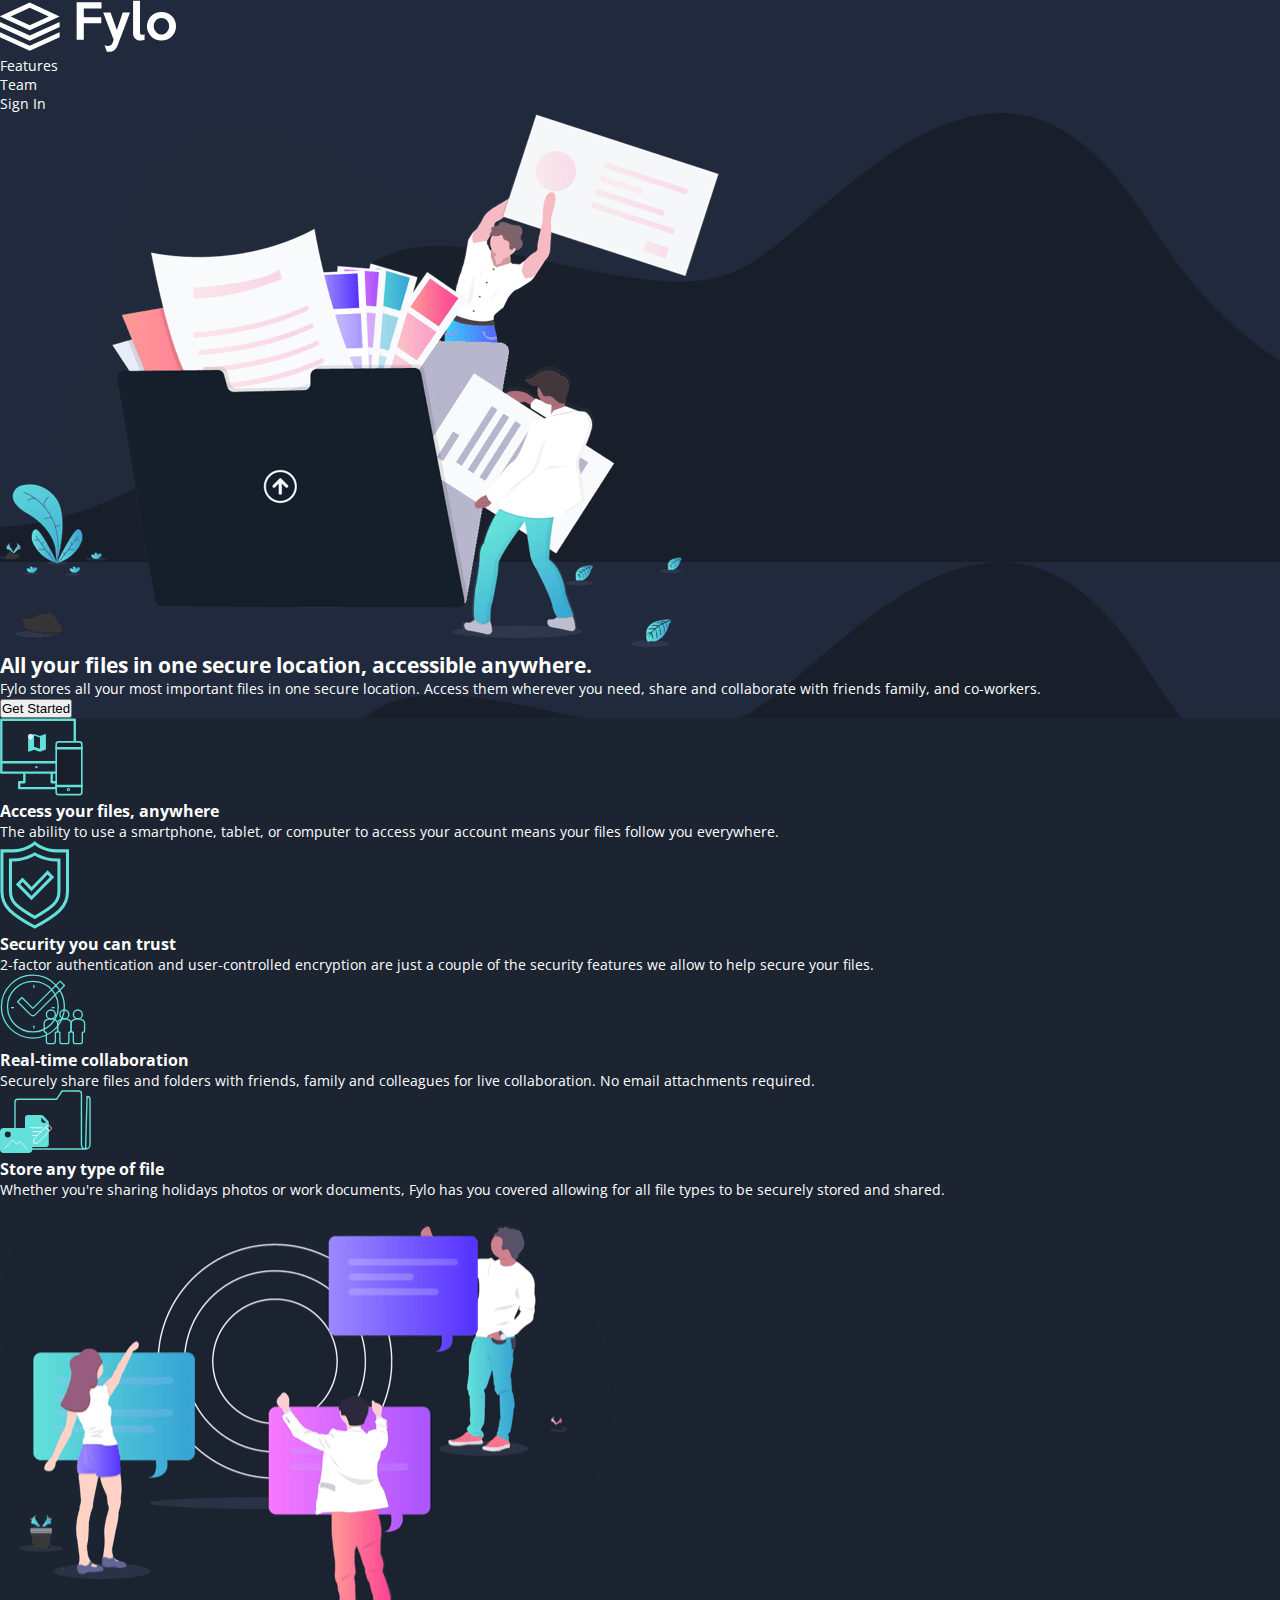
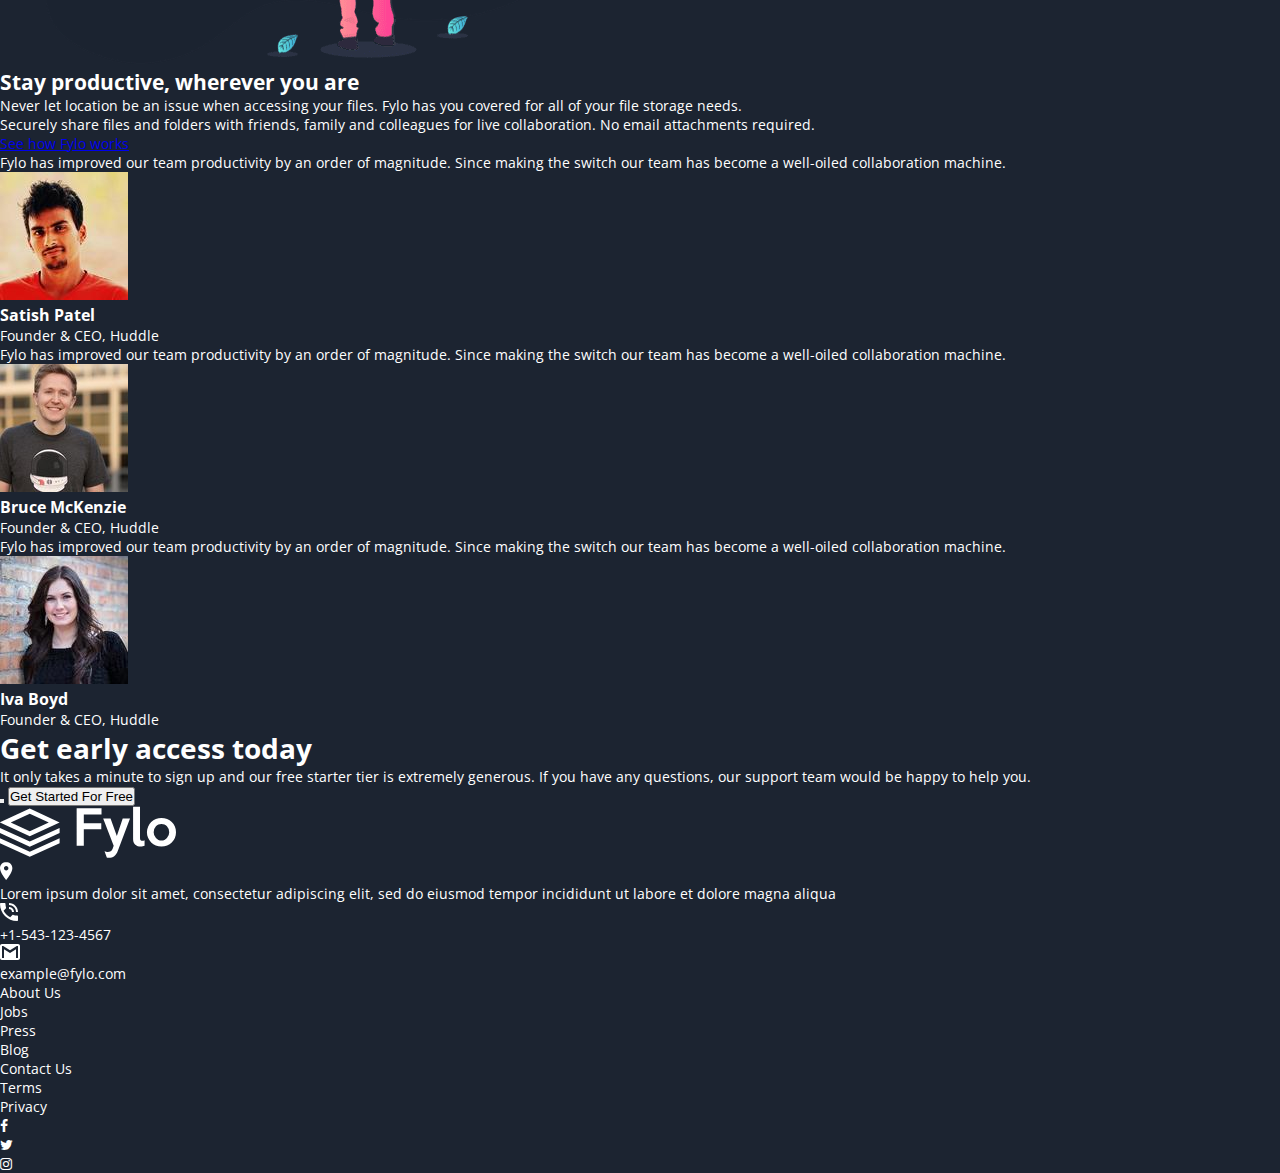
==== index.html @ 187e1c42 "first commit" ====
<!DOCTYPE html>
<html lang="en">
  <head>
    <meta charset="UTF-8" />
    <meta name="viewport" content="width=device-width, initial-scale=1.0" />
    <link
      rel="stylesheet"
      href="https://cdnjs.cloudflare.com/ajax/libs/font-awesome/4.7.0/css/font-awesome.min.css"
    />
    <!-- displays site properly based on user's device -->
    <link
      rel="icon"
      type="image/png"
      sizes="32x32"
      href="./images/favicon-32x32.png"
    />
    <link rel="stylesheet" href="style.css">
    <title>
      Frontend Mentor | Fylo landing page with dark theme and features grid
    </title>
  </head>
  <body>
    <nav>
      <img src="./images/logo.svg" alt="" />
      <ul>
        <li>Features</li>
        <li>Team</li>
        <li>Sign In</li>
      </ul>
    </nav>
    <section class="secure">
      <img src="./images/illustration-intro.png" alt="" />
      <div class="secure2">
        <h2>All your files in one secure location, accessible anywhere.</h2>
        <p>
          Fylo stores all your most important files in one secure location.
          Access them wherever you need, share and collaborate with friends
          family, and co-workers.
        </p>
        <button>Get Started</button>
      </div>
    </section>
    <section class="card">
      <div class="cards">
        <div class="card1">
          <img src="./images/icon-access-anywhere.svg" alt="" srcset="" />
          <h3>Access your files, anywhere</h3>
          <p>
            The ability to use a smartphone, tablet, or computer to access your
            account means your files follow you everywhere.
          </p>
        </div>
        <div class="card1">
          <img src="./images/icon-security.svg" alt="" srcset="" />
          <h3>Security you can trust</h3>
          <p>
            2-factor authentication and user-controlled encryption are just a
            couple of the security features we allow to help secure your files.
          </p>
        </div>
      </div>
      <div class="cards">
        <div class="card1">
          <img src="./images/icon-collaboration.svg" alt="" srcset="" />
          <h3>Real-time collaboration</h3>
          <p>
            Securely share files and folders with friends, family and colleagues
            for live collaboration. No email attachments required.
          </p>
        </div>
        <div class="card1">
          <img src="./images/icon-any-file.svg" alt="" srcset="" />
          <h3>Store any type of file</h3>
          <p>
            Whether you're sharing holidays photos or work documents, Fylo has
            you covered allowing for all file types to be securely stored and
            shared.
          </p>
        </div>
      </div>
    </section>
    <section class="productive">
      <img src="./images/illustration-stay-productive.png" alt="" />
      <div class="text">
        <h2>Stay productive, wherever you are</h2>
        <p>
          Never let location be an issue when accessing your files. Fylo has you
          covered for all of your file storage needs.
        </p>
        <p>
          Securely share files and folders with friends, family and colleagues
          for live collaboration. No email attachments required.
        </p>
        <a href="http://">See how Fylo works</a>
      </div>
    </section>
    <section class="card2">
      <div class="cards2">
        <p>
          Fylo has improved our team productivity by an order of magnitude.
          Since making the switch our team has become a well-oiled collaboration
          machine.
        </p>
        <div class="profile">
          <img src="./images/profile-1.jpg" alt="" srcset="" />
          <div class="name">
            <h3>Satish Patel</h3>
            <p>Founder & CEO, Huddle</p>
          </div>
        </div>
      </div>
      <div class="cards2">
        <p>
          Fylo has improved our team productivity by an order of magnitude.
          Since making the switch our team has become a well-oiled collaboration
          machine.
        </p>
        <div class="profile">
          <img src="./images/profile-2.jpg" alt="" srcset="" />
          <div class="name">
            <h3>Bruce McKenzie</h3>
            <p>Founder & CEO, Huddle</p>
          </div>
        </div>
      </div>
      <div class="cards2">
        <p>
          Fylo has improved our team productivity by an order of magnitude.
          Since making the switch our team has become a well-oiled collaboration
          machine.
        </p>
        <div class="profile">
          <img src="./images/profile-3.jpg" alt="" srcset="" />
          <div class="name">
            <h3>Iva Boyd</h3>
            <p>Founder & CEO, Huddle</p>
          </div>
        </div>
      </div>
    </section>
    <section class="promo">
      <h1>Get early access today</h1>
      <p>
        It only takes a minute to sign up and our free starter tier is extremely
        generous. If you have any questions, our support team would be happy to
        help you.
      </p>
      <div class="btn">
        <button></button>
        <button>Get Started For Free</button>
      </div>
    </section>
    <footer>
      <img src="./images/logo.svg" alt="" srcset="" />
     <div class="footer-sec">
      <div class="sec-1">
        <ul>
          <li>
            <div class="add">
              <img src="./images/icon-location.svg" alt="" srcset="" />
              <p>
                Lorem ipsum dolor sit amet, consectetur adipiscing elit, sed do
                eiusmod tempor incididunt ut labore et dolore magna aliqua
              </p>
            </div>
          </li>
          
        </ul>
      </div>
      <div class="sec-2">
        <ul>
          <li>
            <div class="add">
              <img src="./images/icon-phone.svg" alt="" srcset="" />
              <p>+1-543-123-4567</p>
            </div>
          </li>
          <li>
            <div class="add">
              <img src="./images/icon-email.svg" alt="" srcset="" />
              <p>example@fylo.com</p>
            </div>
          </li>
        </ul>
      </div>
      <div class="sec-3">
        <ul>
          <li>About Us</li>
          <li>Jobs</li>
          <li>Press</li>
          <li>Blog</li>
      </ul>
      </div>
      <div class="sec-4">
        <ul>
          <li>Contact Us</li>
          <li>Terms</li>
          <li>Privacy</li>
          
        </ul>
      </div>
      <div class="social">
        <ul>
          <li>
            <a href="#">
             <li class="fa fa-facebook"></li>
            </a>
           </li>
           <li>
            <a href="#">
             <li class="fa fa-twitter"></li>
            </a>
           </li>
           <li>
            <a href="#">
             <li class="fa fa-instagram"></li>
            </a>
           </li>
        </ul>
      </div>
     </div>
     
    </footer>
          
  </body>
</html>
---- style.css ----
@import url('https://fonts.googleapis.com/css2?family=Open+Sans:wght@400;700&display=swap');
  /* font-family: 'Open Sans', sans-serif; */
 
  @import url('https://fonts.googleapis.com/css2?family=Raleway:wght@400;700&display=swap');
  /* font-family: 'Raleway', sans-serif; */
  /* Headings, Call-to-actions, Header Navigation */
  h5{
    background-color:hsl(217, 28%, 15%) ;
    background-color:hsl(218, 28%, 13%) ;
    background-color:hsl(216, 53%, 9%) ;
    background-color: hsl(219, 30%, 18%);
    background-color: hsl(176, 68%, 64%);
    background-color:hsl(198, 60%, 50%) ;
    background-color:  hsl(0, 100%, 63%);
    background-color: hsl(0, 0%, 100%);
  }
*{
    margin: 0;
    padding: 0;
    box-sizing: border-box;
}
body{
    font-family: 'Open Sans', sans-serif;
    Font-size: 14px;
    color:#fff;
    background-color:hsl(217, 28%, 15%) ;
}
h1 h2 h3{
  font-family:'Raleway', sans-serif ;
}
img{
  max-width: 100%;
  max-height: 100%;
}
ul{
  list-style-type: none;
}
nav{
  background-color:hsl(219, 30%, 18%) ;
}
.secure{
background-color:hsl(219, 30%, 18%) ;
background-image: url(./images/bg-curvy-desktop.svg);
}
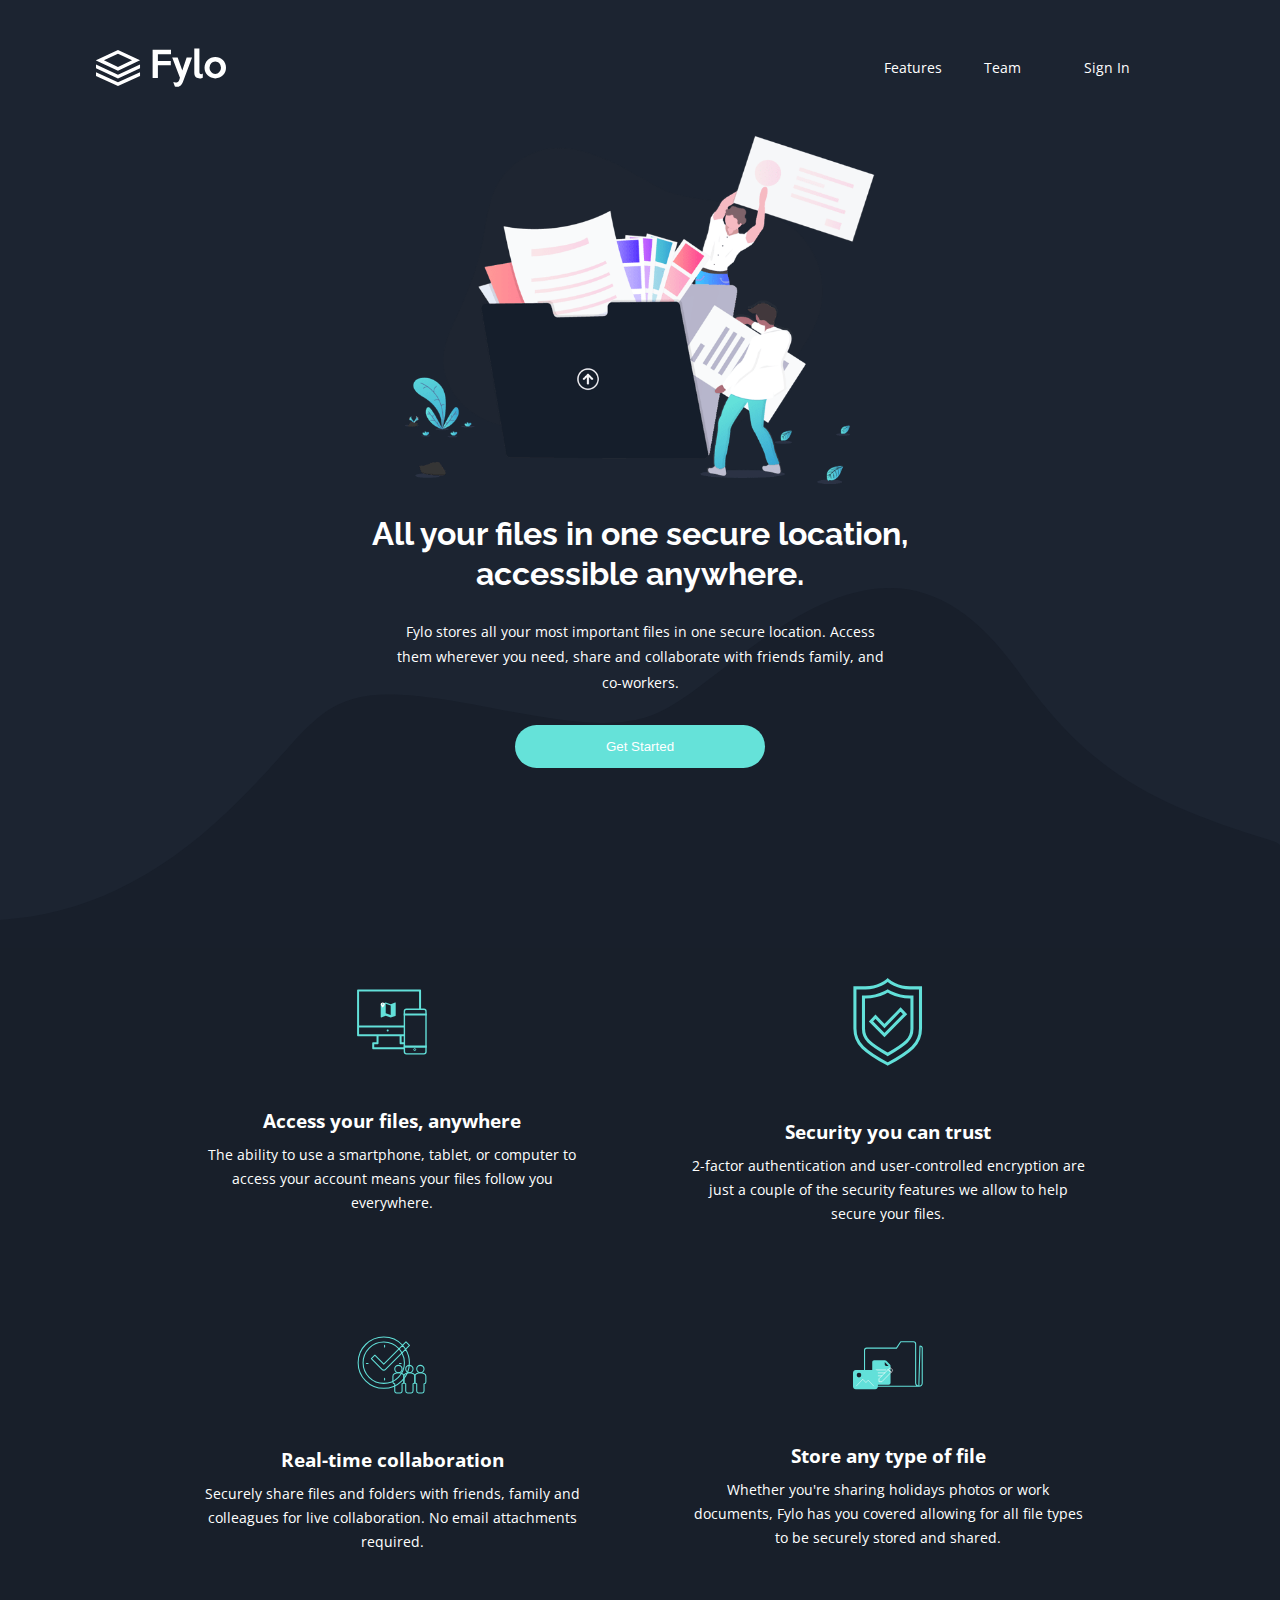
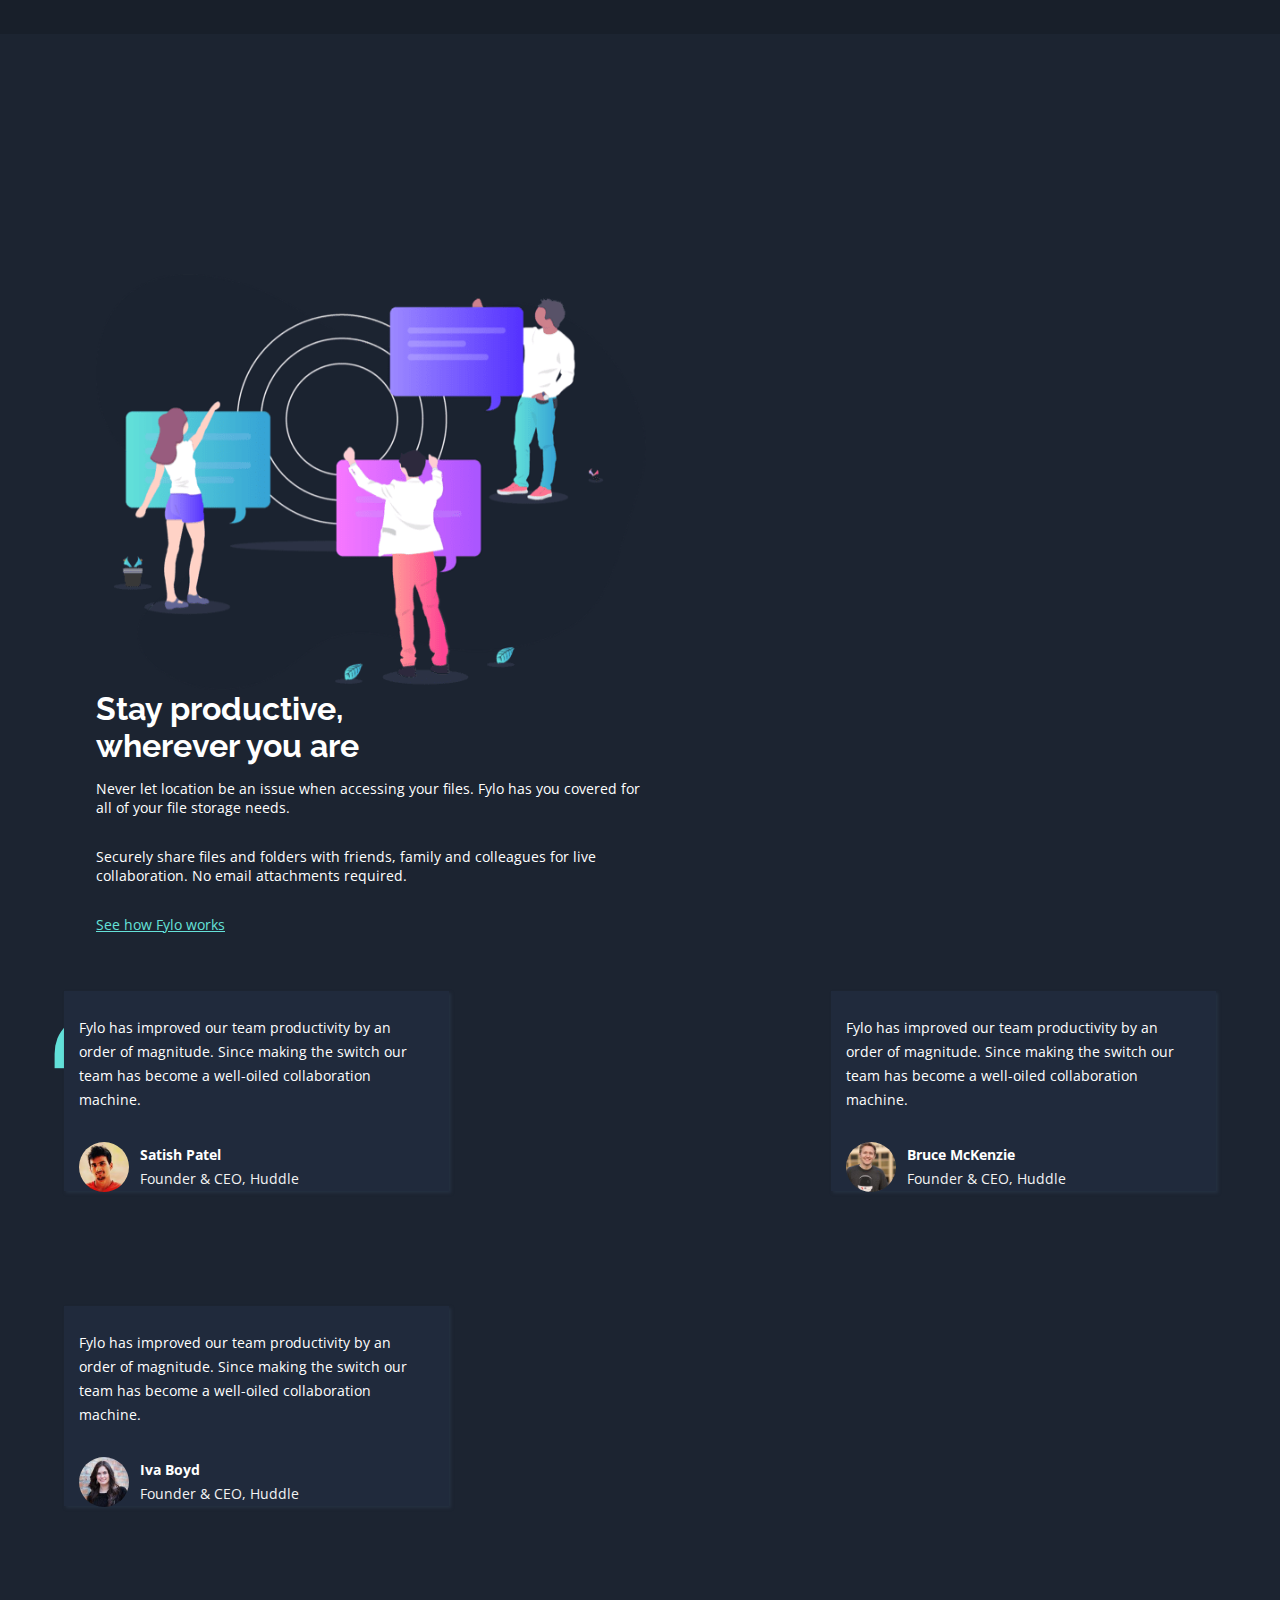
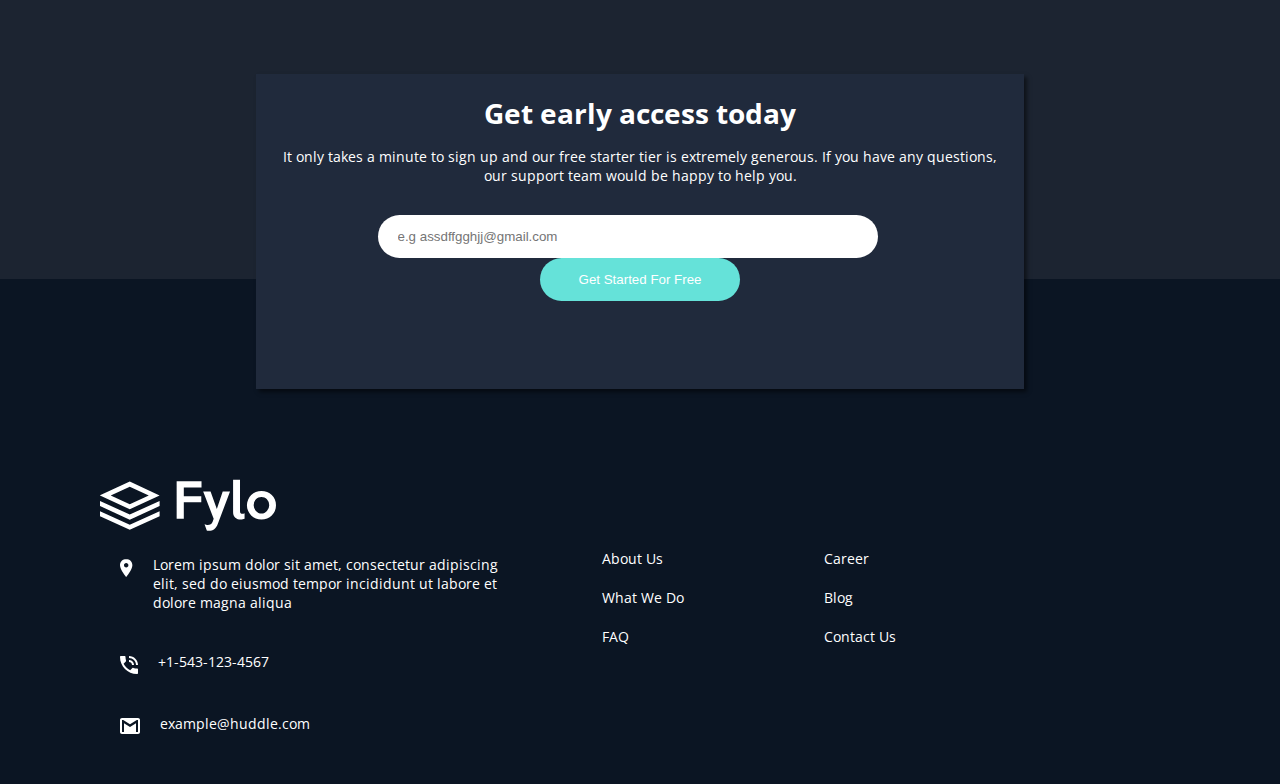
==== commit e83f9d05: "responsive" ====
--- a/index.html
+++ b/index.html
@@ -14,75 +14,96 @@
       sizes="32x32"
       href="./images/favicon-32x32.png"
     />
-    <link rel="stylesheet" href="style.css">
+    <link rel="stylesheet" href="style.css" />
     <title>
       Frontend Mentor | Fylo landing page with dark theme and features grid
     </title>
   </head>
   <body>
     <nav>
-      <img src="./images/logo.svg" alt="" />
+      <img class="logo" src="./images/logo.svg" alt="" />
       <ul>
         <li>Features</li>
         <li>Team</li>
         <li>Sign In</li>
       </ul>
     </nav>
-    <section class="secure">
-      <img src="./images/illustration-intro.png" alt="" />
-      <div class="secure2">
-        <h2>All your files in one secure location, accessible anywhere.</h2>
+    <section class="section-1">
+      <img src="./images/illustration-intro.png" alt="" class="illus" />
+      <div class="intro">
+        <h1>All your files in one secure location, accessible anywhere.</h1>
         <p>
           Fylo stores all your most important files in one secure location.
           Access them wherever you need, share and collaborate with friends
           family, and co-workers.
         </p>
-        <button>Get Started</button>
-      </div>
-    </section>
+        <button id="btn">Get Started</button>
+      </div>
+      <img
+        src="./images/bg-curvy-desktop.svg"
+        alt=""
+        srcset=""
+        class="curve-bg"
+      />
+    </section>
+
+    <!-- ----card-section---- -->
     <section class="card">
       <div class="cards">
-        <div class="card1">
-          <img src="./images/icon-access-anywhere.svg" alt="" srcset="" />
-          <h3>Access your files, anywhere</h3>
-          <p>
-            The ability to use a smartphone, tablet, or computer to access your
-            account means your files follow you everywhere.
-          </p>
-        </div>
-        <div class="card1">
+        <div class="card-wrapper">
+          <img
+            src="./images/icon-access-anywhere.svg"
+            alt=""
+            srcset=""
+            class="icon-1"
+          />
+          <div class="card-desc">
+            <h2>Access your files, anywhere</h2>
+            <p>
+              The ability to use a smartphone, tablet, or computer to access
+              your account means your files follow you everywhere.
+            </p>
+          </div>
+        </div>
+        <div class="card-wrapper">
           <img src="./images/icon-security.svg" alt="" srcset="" />
-          <h3>Security you can trust</h3>
-          <p>
-            2-factor authentication and user-controlled encryption are just a
-            couple of the security features we allow to help secure your files.
-          </p>
-        </div>
-      </div>
-      <div class="cards">
-        <div class="card1">
+          <div class="card-desc">
+            <h2>Security you can trust</h2>
+            <p>
+              2-factor authentication and user-controlled encryption are just a
+              couple of the security features we allow to help secure your
+              files.
+            </p>
+          </div>
+        </div>
+        <div class="card-wrapper">
           <img src="./images/icon-collaboration.svg" alt="" srcset="" />
-          <h3>Real-time collaboration</h3>
-          <p>
-            Securely share files and folders with friends, family and colleagues
-            for live collaboration. No email attachments required.
-          </p>
-        </div>
-        <div class="card1">
+          <div class="card-desc">
+            <h2>Real-time collaboration</h2>
+            <p>
+              Securely share files and folders with friends, family and
+              colleagues for live collaboration. No email attachments required.
+            </p>
+          </div>
+        </div>
+        <div class="card-wrapper">
           <img src="./images/icon-any-file.svg" alt="" srcset="" />
-          <h3>Store any type of file</h3>
-          <p>
-            Whether you're sharing holidays photos or work documents, Fylo has
-            you covered allowing for all file types to be securely stored and
-            shared.
-          </p>
-        </div>
-      </div>
-    </section>
-    <section class="productive">
+          <div class="card-desc">
+            <h2>Store any type of file</h2>
+            <p>
+              Whether you're sharing holidays photos or work documents, Fylo has
+              you covered allowing for all file types to be securely stored and
+              shared.
+            </p>
+          </div>
+        </div>
+      </div>
+    </section>
+    <!-- ----Productive-section---- -->
+    <section class="section-3">
       <img src="./images/illustration-stay-productive.png" alt="" />
-      <div class="text">
-        <h2>Stay productive, wherever you are</h2>
+      <div class="section-3-desc">
+        <h1>Stay productive, wherever you are</h1>
         <p>
           Never let location be an issue when accessing your files. Fylo has you
           covered for all of your file storage needs.
@@ -91,136 +112,186 @@
           Securely share files and folders with friends, family and colleagues
           for live collaboration. No email attachments required.
         </p>
-        <a href="http://">See how Fylo works</a>
-      </div>
-    </section>
-    <section class="card2">
-      <div class="cards2">
-        <p>
-          Fylo has improved our team productivity by an order of magnitude.
-          Since making the switch our team has become a well-oiled collaboration
-          machine.
-        </p>
-        <div class="profile">
-          <img src="./images/profile-1.jpg" alt="" srcset="" />
-          <div class="name">
-            <h3>Satish Patel</h3>
-            <p>Founder & CEO, Huddle</p>
-          </div>
-        </div>
-      </div>
-      <div class="cards2">
-        <p>
-          Fylo has improved our team productivity by an order of magnitude.
-          Since making the switch our team has become a well-oiled collaboration
-          machine.
-        </p>
-        <div class="profile">
-          <img src="./images/profile-2.jpg" alt="" srcset="" />
-          <div class="name">
-            <h3>Bruce McKenzie</h3>
-            <p>Founder & CEO, Huddle</p>
-          </div>
-        </div>
-      </div>
-      <div class="cards2">
-        <p>
-          Fylo has improved our team productivity by an order of magnitude.
-          Since making the switch our team has become a well-oiled collaboration
-          machine.
-        </p>
-        <div class="profile">
-          <img src="./images/profile-3.jpg" alt="" srcset="" />
-          <div class="name">
-            <h3>Iva Boyd</h3>
-            <p>Founder & CEO, Huddle</p>
-          </div>
-        </div>
-      </div>
-    </section>
-    <section class="promo">
-      <h1>Get early access today</h1>
-      <p>
-        It only takes a minute to sign up and our free starter tier is extremely
-        generous. If you have any questions, our support team would be happy to
-        help you.
-      </p>
-      <div class="btn">
-        <button></button>
-        <button>Get Started For Free</button>
-      </div>
-    </section>
-    <footer>
+        <a href="#">See how Fylo works</a
+        ><i class="fas fa-arrow-circle-right"></i>
+      </div>
+    </section>
+    <section class="test-section">
+      <div class="test-section-card">
+        <div class="test-desc">
+          <p>
+            Fylo has improved our team productivity by an order of magnitude.
+            Since making the switch our team has become a well-oiled
+            collaboration machine.
+          </p>
+          <div class="profile-wrapper">
+            <div class="profile profile-1"></div>
+            <div class="profile-desc">
+              <h4>Satish Patel</h4>
+              <span>Founder & CEO, Huddle</span>
+            </div>
+          </div>
+        </div>
+      </div>
+
+      <div class="test-section-card">
+        <div class="test-desc">
+          <p>
+            Fylo has improved our team productivity by an order of magnitude.
+            Since making the switch our team has become a well-oiled
+            collaboration machine.
+          </p>
+          <div class="profile-wrapper">
+            <div class="profile profile-2"></div>
+            <div class="profile-desc">
+              <h4>Bruce McKenzie</h4>
+              <span>Founder & CEO, Huddle</span>
+            </div>
+          </div>
+        </div>
+      </div>
+
+      <div class="test-section-card">
+        <div class="test-desc">
+          <p>
+            Fylo has improved our team productivity by an order of magnitude.
+            Since making the switch our team has become a well-oiled
+            collaboration machine.
+          </p>
+          <div class="profile-wrapper">
+            <div class="profile profile-3"></div>
+            <div class="profile-desc">
+              <h4>Iva Boyd</h4>
+              <span>Founder & CEO, Huddle</span>
+            </div>
+          </div>
+        </div>
+      </div>
+    </section>
+
+    <!-- promo-section -->
+    <div class="sign-up-section">
+      <div class="sign-up-desc">
+        <h1>Get early access today</h1>
+        <p>
+          It only takes a minute to sign up and our free starter tier is
+          extremely generous. If you have any questions, our support team would
+          be happy to help you.
+        </p>
+        <form action="#">
+          <input
+            type="email"
+            name=""
+            id=""
+            placeholder="e.g assdffgghjj@gmail.com"
+          />
+          <input type="submit" value="Get Started For Free" />
+        </form>
+      </div>
+    </div>
+    <div class="section-third">
+      <div class="footer1">
+        <div class="footer-one">
+          <img src="./images/logo.svg" alt="" srcset="" class="aevi"/>
+          <div class="add">
+            <img src="./images/icon-location.svg" alt="" srcset="" />
+            <p>
+              Lorem ipsum dolor sit amet, consectetur adipiscing elit, sed do
+              eiusmod tempor incididunt ut labore et dolore magna aliqua
+            </p>
+          </div>
+          <div class="add">
+            <img src="./images/icon-phone.svg" alt="" srcset="" />
+            <p>+1-543-123-4567</p>
+          </div>
+          <div class="add">
+            <img src="./images/icon-email.svg" alt="" srcset="" />
+            <p>example@huddle.com</p>
+          </div>
+        </div>
+        <div class="footer-two">
+          <p>About Us</p>
+          <p>What We Do</p>
+          <p>FAQ</p>
+        </div>
+        <div class="footer-two">
+          <p>Career</p>
+          <p>Blog</p>
+          <p>Contact Us</p>
+        </div>
+        
+      </div>
+     
+    </div>
+  </div>
+
+    <!-- <footer>
       <img src="./images/logo.svg" alt="" srcset="" />
-     <div class="footer-sec">
-      <div class="sec-1">
-        <ul>
-          <li>
-            <div class="add">
-              <img src="./images/icon-location.svg" alt="" srcset="" />
-              <p>
-                Lorem ipsum dolor sit amet, consectetur adipiscing elit, sed do
-                eiusmod tempor incididunt ut labore et dolore magna aliqua
-              </p>
-            </div>
-          </li>
-          
-        </ul>
-      </div>
-      <div class="sec-2">
-        <ul>
-          <li>
-            <div class="add">
-              <img src="./images/icon-phone.svg" alt="" srcset="" />
-              <p>+1-543-123-4567</p>
-            </div>
-          </li>
-          <li>
-            <div class="add">
-              <img src="./images/icon-email.svg" alt="" srcset="" />
-              <p>example@fylo.com</p>
-            </div>
-          </li>
-        </ul>
-      </div>
-      <div class="sec-3">
-        <ul>
-          <li>About Us</li>
-          <li>Jobs</li>
-          <li>Press</li>
-          <li>Blog</li>
-      </ul>
-      </div>
-      <div class="sec-4">
-        <ul>
-          <li>Contact Us</li>
-          <li>Terms</li>
-          <li>Privacy</li>
-          
-        </ul>
-      </div>
-      <div class="social">
-        <ul>
-          <li>
-            <a href="#">
-             <li class="fa fa-facebook"></li>
-            </a>
-           </li>
-           <li>
-            <a href="#">
-             <li class="fa fa-twitter"></li>
-            </a>
-           </li>
-           <li>
-            <a href="#">
-             <li class="fa fa-instagram"></li>
-            </a>
-           </li>
-        </ul>
-      </div>
-     </div>
-     
-    </footer>
-          
+      <div class="footer-sec">
+        <div class="sec-1">
+          <ul>
+            <li>
+              <div class="add">
+                <img src="./images/icon-location.svg" alt="" srcset="" />
+                <p>
+                  Lorem ipsum dolor sit amet, consectetur adipiscing elit, sed
+                  do eiusmod tempor incididunt ut labore et dolore magna aliqua
+                </p>
+              </div>
+            </li>
+          </ul>
+        </div>
+        <div class="sec-2">
+          <ul>
+            <li>
+              <div class="add">
+                <img src="./images/icon-phone.svg" alt="" srcset="" />
+                <p>+1-543-123-4567</p>
+              </div>
+            </li>
+            <li>
+              <div class="add">
+                <img src="./images/icon-email.svg" alt="" srcset="" />
+                <p>example@fylo.com</p>
+              </div>
+            </li>
+          </ul>
+        </div>
+        <div class="sec-3">
+          <ul>
+            <li>About Us</li>
+            <li>Jobs</li>
+            <li>Press</li>
+            <li>Blog</li>
+          </ul>
+        </div>
+        <div class="sec-4">
+          <ul>
+            <li>Contact Us</li>
+            <li>Terms</li>
+            <li>Privacy</li>
+          </ul>
+        </div>
+        <div class="social">
+          <ul>
+            <li>
+              <a href="#">
+                <li class="fa fa-facebook"></li>
+              </a>
+            </li>
+            <li>
+              <a href="#">
+                <li class="fa fa-twitter"></li>
+              </a>
+            </li>
+            <li>
+              <a href="#">
+                <li class="fa fa-instagram"></li>
+              </a>
+            </li>
+          </ul>
+        </div>
+      </div>
+    </footer> -->
   </body>
 </html>
--- a/style.css
+++ b/style.css
@@ -37,9 +37,419 @@
   list-style-type: none;
 }
 nav{
-  background-color:hsl(219, 30%, 18%) ;
-}
-.secure{
-background-color:hsl(219, 30%, 18%) ;
-background-image: url(./images/bg-curvy-desktop.svg);
+  display: flex;
+  justify-content: space-between;
+  align-items: center;
+  width:85%;
+  height:15vh;
+  margin:auto;
+}
+.logo{
+  width:130px;
+  height:auto;
+}
+nav ul{
+  display: flex;
+}
+nav ul li{
+  color: #fff;
+  width:100px;
+}
+/* ----section-1----- */
+.section-1{
+  display: flex;
+  flex-direction: column;
+  align-items: center;
+  text-align: center;
+}
+.intro{
+  width:600px;
+  margin:auto;
+  margin-bottom: 30px;
+}
+.illus{
+  width:470px;
+  margin-bottom: 30px;
+}
+.intro h1{
+  font-size: 2rem;
+  line-height: 2.5rem;
+  margin-bottom: 25px;
+  font-family: 'Raleway',sans-serif;
+}
+.intro p{
+  width:500px;
+  line-height: 1.6rem;
+  font-weight: 700px;
+  margin:0 auto 30px;
+}
+#btn{
+  width:250px;
+  padding:14px;
+  outline:none;
+  border:none;
+  border-radius: 25px;
+  background:hsl(176, 68%, 64%) ;
+  color:#fff;
+}
+.curve-bg{
+  width:100%;
+  height:40vh;
+  position: relative;
+  top: -210px;
+  z-index: -1;
+}
+.card{
+  width:100%;
+  height: auto;
+  background-color: hsl(218, 28%, 13%);
+  position: relative;
+  top: -210px;
+  z-index: -1;
+}
+.cards{
+  width:70%;
+  min-height: 50vh;
+  margin:auto;
+  display:flex ;
+  justify-content: space-between;
+  align-items: center;
+  flex-wrap: wrap;
+  text-align: center;
+}
+.card-wrapper{
+  margin:30px 0;
+}
+.card-wrapper img{
+  width:70px;
+  height:auto;
+  line-height: 1.5rem;
+  margin-bottom: 50px;
+}
+.card-desc{
+  width:400px;
+  line-height:1.5rem ;
+  margin-bottom: 50px;
+}
+.card-desc h2{
+  font-size: 1.2rem;
+  font-family: 'Raleway' sans-serif;
+  margin-bottom: 10px;
+}
+.section-3 img{
+  width:550px;
+  height:auto;
+}
+.section-3{
+  width:85%;
+  margin:30px auto 0;
+  display: flex;
+  align-items: center;
+  justify-content: space-between;
+  flex-wrap: wrap;
+}
+.section-3-desc{
+  width: 550px;
+}
+.section-3-desc h1{
+  font-size: 2rem;
+  width: 300px;
+  margin-bottom: 15px;
+  font-family:'Raleway', sans-serif;
+}
+.section-3-desc p{
+  margin-bottom: 30px;
+}
+.section-3-desc a{
+  color: hsl(176, 68%, 64%);
+  margin-right: 5px;
+}
+.test-section{
+  width:90%;
+  min-height: 70vh;
+  margin:auto;
+  display: flex;
+  justify-content: space-between;
+  flex-wrap: wrap;
+  align-items: center;
+  position: relative;
+}
+.test-section-card{
+  width:385px;
+height:200px;
+background: hsl(219, 30%, 18%);
+padding: 25px 15px;
+box-shadow: 2px 2px 3px hsl(217, 27%, 20%);
+z-index: 1;
+
+}
+.test-desc{
+  width:345px;
+  font-size: 14px;
+  line-height: 1.5rem;
+}
+.profile-wrapper{
+  width:220px;
+  display: flex;
+  justify-content: space-between;
+  align-items: center;
+  margin-top: 30px;
+}
+.profile{
+  width: 50px;
+  height: 50px;
+  background: url(./images/profile-1.jpg);
+  background-size: cover;
+  background-position: center;
+  border-radius: 50%;
+}
+.profile-desc span{
+  font-size: 14px;
+  color:#f3f3f3;
+}
+.profile-2{
+  background: url(./images/profile-2.jpg);
+  background-size: cover;
+  background-position: center;
+}
+.profile-3{
+  background: url(./images/profile-3.jpg);
+  background-size: cover;
+  background-position: center;
+}
+.test-section::after{
+  content: url(./images/bg-quotes.png);
+  position: absolute;
+  top: 90px;
+  left:-10px;
+}
+.sign-up-section{
+  width: 60%;
+  height: 35vh;
+  margin: auto;
+  background: hsl(219, 30%, 18%);
+  display: flex;
+  text-align: center;
+  padding: 20px;
+/* z-index: -1; */
+position: relative;
+top:110px;
+box-shadow: 3px 3px 4px rgba(0,0,0,0.5);
+}
+.sign-up-desc h1{
+  margin-bottom: 15px;
+}
+form{
+  margin-top: 30px;
+}
+input[type="email"]{
+  width:500px;
+  padding:14px 20px;
+  outline: none;
+  border: none;
+  border-radius: 25px;
+  background: #fff;
+  margin-right: 25px;
+}
+input[type="submit"]{
+  width:200px;
+  padding: 14px 20px;
+  outline: none;
+  border: none;
+  color: #fff;
+  background: hsl(176, 68%, 64%);
+  border-radius: 25px;
+}
+.section-third{
+  display: flex;
+  flex-direction: column;
+  background-color: hsl(216, 53%, 9%);
+  color: #fff;
+  padding: 200px 100px 30px;
+  
+  /* margin:40px 0 0 0; */
+}
+.footer1{
+  display: flex; 
+}
+.footer-one{
+  min-width: 40%;
+  width:40%;
+}
+.add{
+  display: flex;
+  align-items: flex-start;
+  padding: 20px;
+}
+.add img{
+  margin-top: 4px;
+  margin-right: 20px;
+}
+.footer-two{
+  margin:40px;
+  padding: 20px;
+}
+.footer-two p{
+   padding: 10px;
+}
+
+.footer2 p{
+   padding-top: 20px;
+   margin-top: 5px;
+   float: right;
+}
+
+@media  screen and (max-width:360px) {
+  nav{
+    width:90%;
+  }
+  .logo{
+    width:70px;
+    height:auto;
+  }
+  nav ul li{
+    color: #fff;
+    width:70px;
+    margin-right: 3px;
+  }
+  .section-1{
+    width:300px;
+    margin:auto;
+
+  }
+  .illus{
+    width:350px;
+  }
+  .intro{
+    width:300px;
+    margin:auto;
+  }
+  .intro h1{
+    font-size: 1.5rem;
+    line-height: 2rem;
+  }
+  .intro p{
+    width:318px;
+    line-height: 1.5rem;
+  }
+  #btn{
+    width:200px;
+  }
+  .curve-bg{
+    display: none;
+  }
+  .cards{
+    width:85%;
+    
+    margin:250px auto 0;
+   
+  }
+  
+  .card-desc{
+    width:300px;
+    
+    margin: auto;
+  }
+.card-desc h2{
+  margin-bottom: 10px;
+  font-size: 1.2rem;
+}
+.card-desc p{
+  font-size: 14px;
+  width:200px;
+  margin: auto;
+}
+.section-3{
+  margin-top: -116px;
+  /* background-color:hsl(218, 28%, 13%) ; */
+}
+.section-3 img{
+  width:300px;
+  height:auto;
+}
+.section-3-desc h1{
+  font-size: 1rem;
+  margin: 15px 0;
+}
+.section-3-desc p{
+  font-size: 14px;
+  margin-bottom: 30px;
+
+}
+.test-section{
+  width: 90%;
+  min-height: 100vh;
+  margin: 100px auto 0;
+
+}
+.test-section::after{
+  top:-30px;
+  left:-10px;
+}
+.test-section-card{
+  width:320px;
+  height: 230px;
+  margin-bottom: 25px;
+}
+.test-desc{
+  width:310px;
+}
+.sign-up-section{
+  width: 90%;
+  height:60vh;
+  margin:auto;
+  position: relative;
+  top:130px;
+}
+.sign-up-desc{
+  width: 300px;
+}
+.sign-up-desc h1{
+  margin-bottom: 15px;
+  font-size: 1.2rem;
+}
+input[type="email"]{
+  width:300px;
+  margin-bottom: 15px;
+}
+input[type="submit"]{
+  width:300px;
+}
+.section-third{
+  /* padding-top:40px ; */
+  padding-left: 30px;
+  padding-right: 0;
+}
+.footer1{
+  display: flex;
+  flex-direction: column;
+}
+.aevi{
+  width:80px;
+    height:auto;
+}
+.footer-one{
+  
+  width:90%;
+}
+
+.add{
+  padding: 10px;
+}
+.footer2 p{
+  font-size: 10px;
+  }
+  .footer-two{
+    margin:0px;
+    padding: 0px;
+    padding-left: 10px;
+   
+ }
+ 
+ .footer2 p{
+    padding-top: 20px;
+    padding-right: 90px;
+    /* margin-top: 5px; */
+
+}
 }